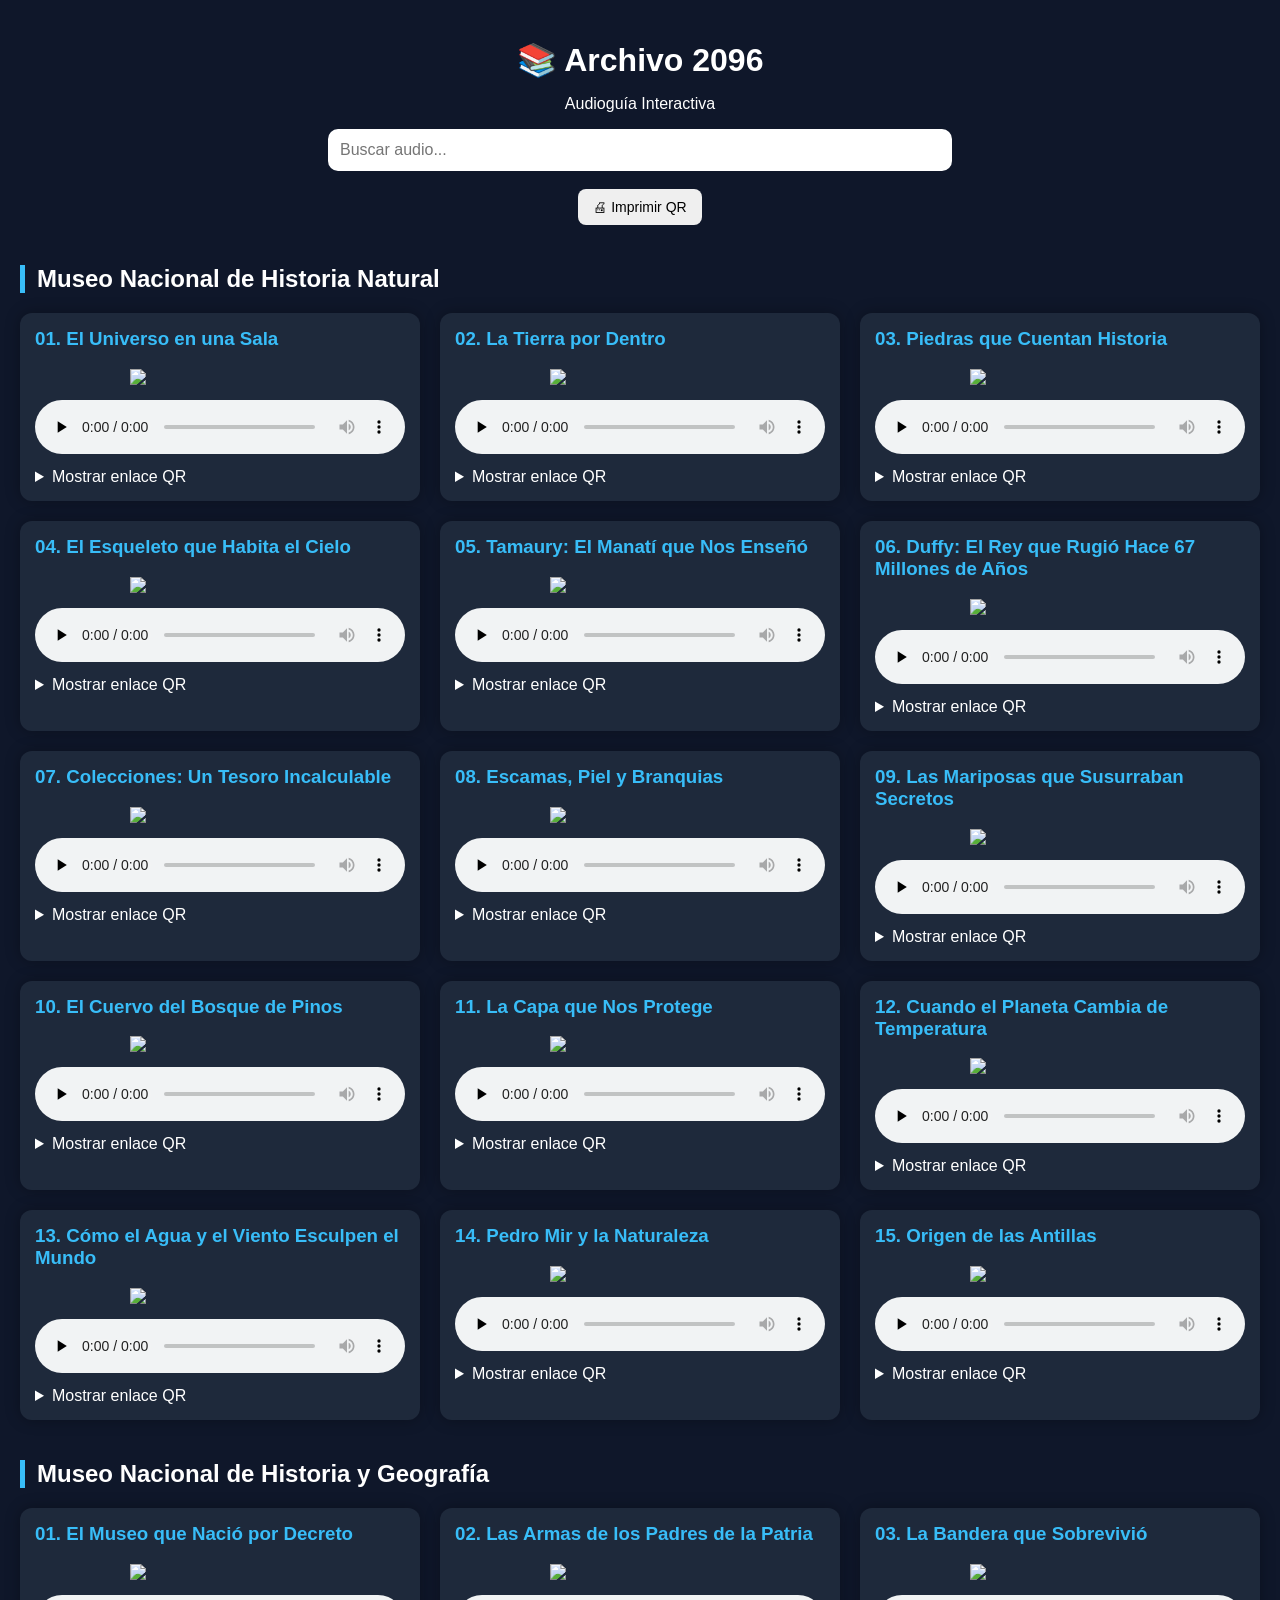
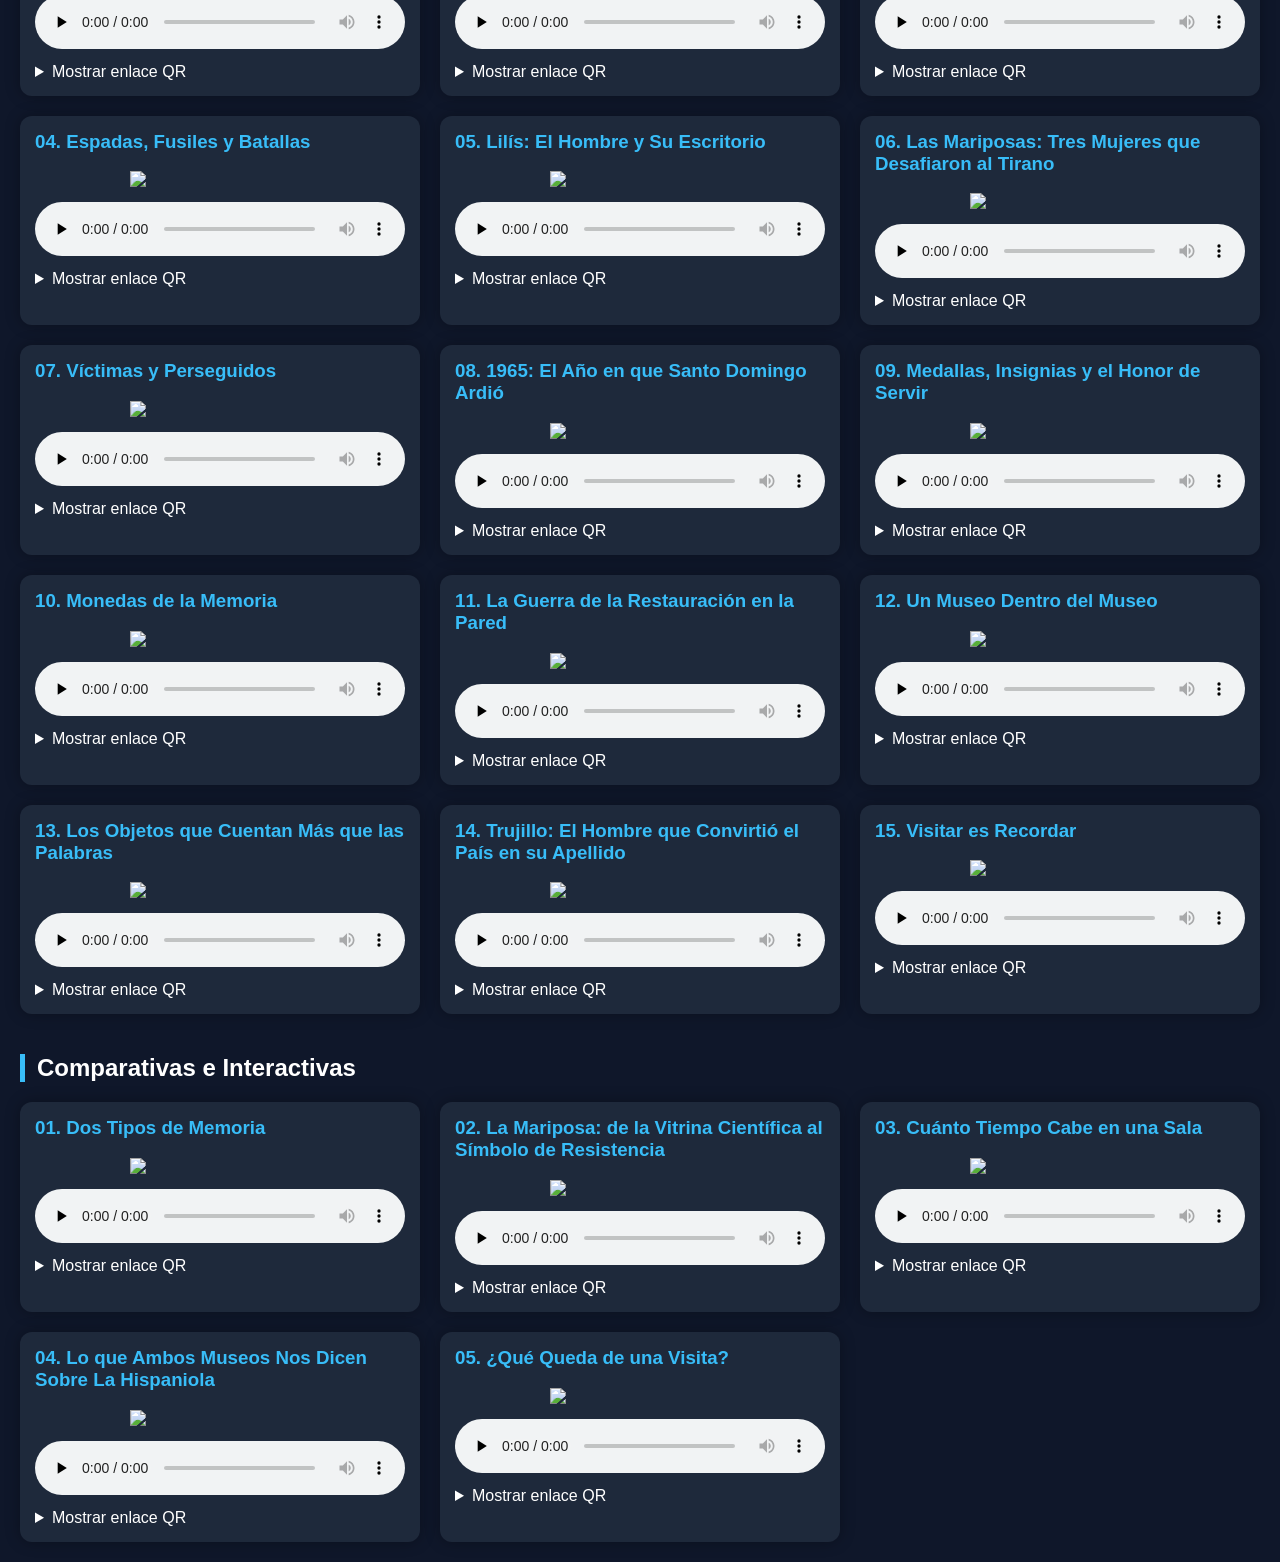
==== audio.html @ 2cb6a258 "Create audio.html" ====
<!DOCTYPE html>
<html lang="es">
<head>
<meta charset="UTF-8">
<meta name="viewport" content="width=device-width, initial-scale=1">

<title>Archivo 2096 - Audioguía</title>

<style>

body{
    font-family:Segoe UI,Arial,sans-serif;
    background:#0f172a;
    color:white;
    margin:0;
    padding:20px;
}

header{
    text-align:center;
    margin-bottom:30px;
}

h1{
    margin-bottom:5px;
}

#buscador{
    width:100%;
    max-width:600px;
    padding:12px;
    border:none;
    border-radius:10px;
    font-size:16px;
}

.seccion{
    margin-top:40px;
}

.seccion h2{
    border-left:5px solid #38bdf8;
    padding-left:12px;
}

.grid{
    display:grid;
    grid-template-columns:repeat(auto-fill,minmax(340px,1fr));
    gap:20px;
}

.card{
    background:#1e293b;
    border-radius:12px;
    padding:15px;
    box-shadow:0 0 15px rgba(0,0,0,.3);
}

.card h3{
    margin-top:0;
    color:#38bdf8;
}

audio{
    width:100%;
}

.qr{
    display:block;
    margin:15px auto;
    width:180px;
}

details{
    margin-top:10px;
}

button{
    padding:10px 15px;
    border:none;
    border-radius:8px;
    cursor:pointer;
    font-size:14px;
}

.printBtn{
    margin-top:15px;
}

</style>
</head>
<body>

<header>

<h1>📚 Archivo 2096</h1>
<p>Audioguía Interactiva</p>

<input
id="buscador"
placeholder="Buscar audio...">

<br><br>

<button onclick="window.print()">
🖨 Imprimir QR
</button>

</header>

<div id="contenido"></div>

<script>

const repoBase =
"https://raw.githubusercontent.com/NexoProyect/nexoproyect.github.io/main";

const data = [

{
nombre:"Museo Nacional de Historia Natural",
carpeta:"seccion_1",
audios:[
"El Universo en una Sala",
"La Tierra por Dentro",
"Piedras que Cuentan Historia",
"El Esqueleto que Habita el Cielo",
"Tamaury: El Manatí que Nos Enseñó",
"Duffy: El Rey que Rugió Hace 67 Millones de Años",
"Colecciones: Un Tesoro Incalculable",
"Escamas, Piel y Branquias",
"Las Mariposas que Susurraban Secretos",
"El Cuervo del Bosque de Pinos",
"La Capa que Nos Protege",
"Cuando el Planeta Cambia de Temperatura",
"Cómo el Agua y el Viento Esculpen el Mundo",
"Pedro Mir y la Naturaleza",
"Origen de las Antillas"
]
},

{
nombre:"Museo Nacional de Historia y Geografía",
carpeta:"seccion_2",
audios:[
"El Museo que Nació por Decreto",
"Las Armas de los Padres de la Patria",
"La Bandera que Sobrevivió",
"Espadas, Fusiles y Batallas",
"Lilís: El Hombre y Su Escritorio",
"Las Mariposas: Tres Mujeres que Desafiaron al Tirano",
"Víctimas y Perseguidos",
"1965: El Año en que Santo Domingo Ardió",
"Medallas, Insignias y el Honor de Servir",
"Monedas de la Memoria",
"La Guerra de la Restauración en la Pared",
"Un Museo Dentro del Museo",
"Los Objetos que Cuentan Más que las Palabras",
"Trujillo: El Hombre que Convirtió el País en su Apellido",
"Visitar es Recordar"
]
},

{
nombre:"Comparativas e Interactivas",
carpeta:"seccion_3",
audios:[
"Dos Tipos de Memoria",
"La Mariposa: de la Vitrina Científica al Símbolo de Resistencia",
"Cuánto Tiempo Cabe en una Sala",
"Lo que Ambos Museos Nos Dicen Sobre La Hispaniola",
"¿Qué Queda de una Visita?"
]
}

];

const contenedor =
document.getElementById("contenido");

data.forEach((sec,sIndex)=>{

const section =
document.createElement("div");

section.className="seccion";

section.innerHTML=`
<h2>${sec.nombre}</h2>
<div class="grid"></div>
`;

const grid =
section.querySelector(".grid");

sec.audios.forEach((titulo,index)=>{

const numero =
String(index+1).padStart(2,'0');

const folder =
index+1 < 10
? `0${index+1}`
: `0${index+1}`;

const anchor =
`audio-s${sIndex+1}-${numero}`;

const audioURL =
`${repoBase}/${sec.carpeta}/${folder}/narration.mp3`;

const qrURL =
`${location.origin}${location.pathname}#${anchor}`;

const card =
document.createElement("div");

card.className="card";
card.id=anchor;

card.innerHTML=`

<h3>${numero}. ${titulo}</h3>

<img
class="qr"
src="https://api.qrserver.com/v1/create-qr-code/?size=180x180&data=${encodeURIComponent(qrURL)}">

<audio controls preload="none">
<source src="${audioURL}" type="audio/mpeg">
</audio>

<details>
<summary>Mostrar enlace QR</summary>
<p>${qrURL}</p>
</details>

`;

grid.appendChild(card);

});

contenedor.appendChild(section);

});

document
.getElementById("buscador")
.addEventListener("input", e=>{

const texto =
e.target.value.toLowerCase();

document
.querySelectorAll(".card")
.forEach(card=>{

card.style.display =
card.textContent
.toLowerCase()
.includes(texto)
? "block"
: "none";

});

});

</script>

</body>
</html>
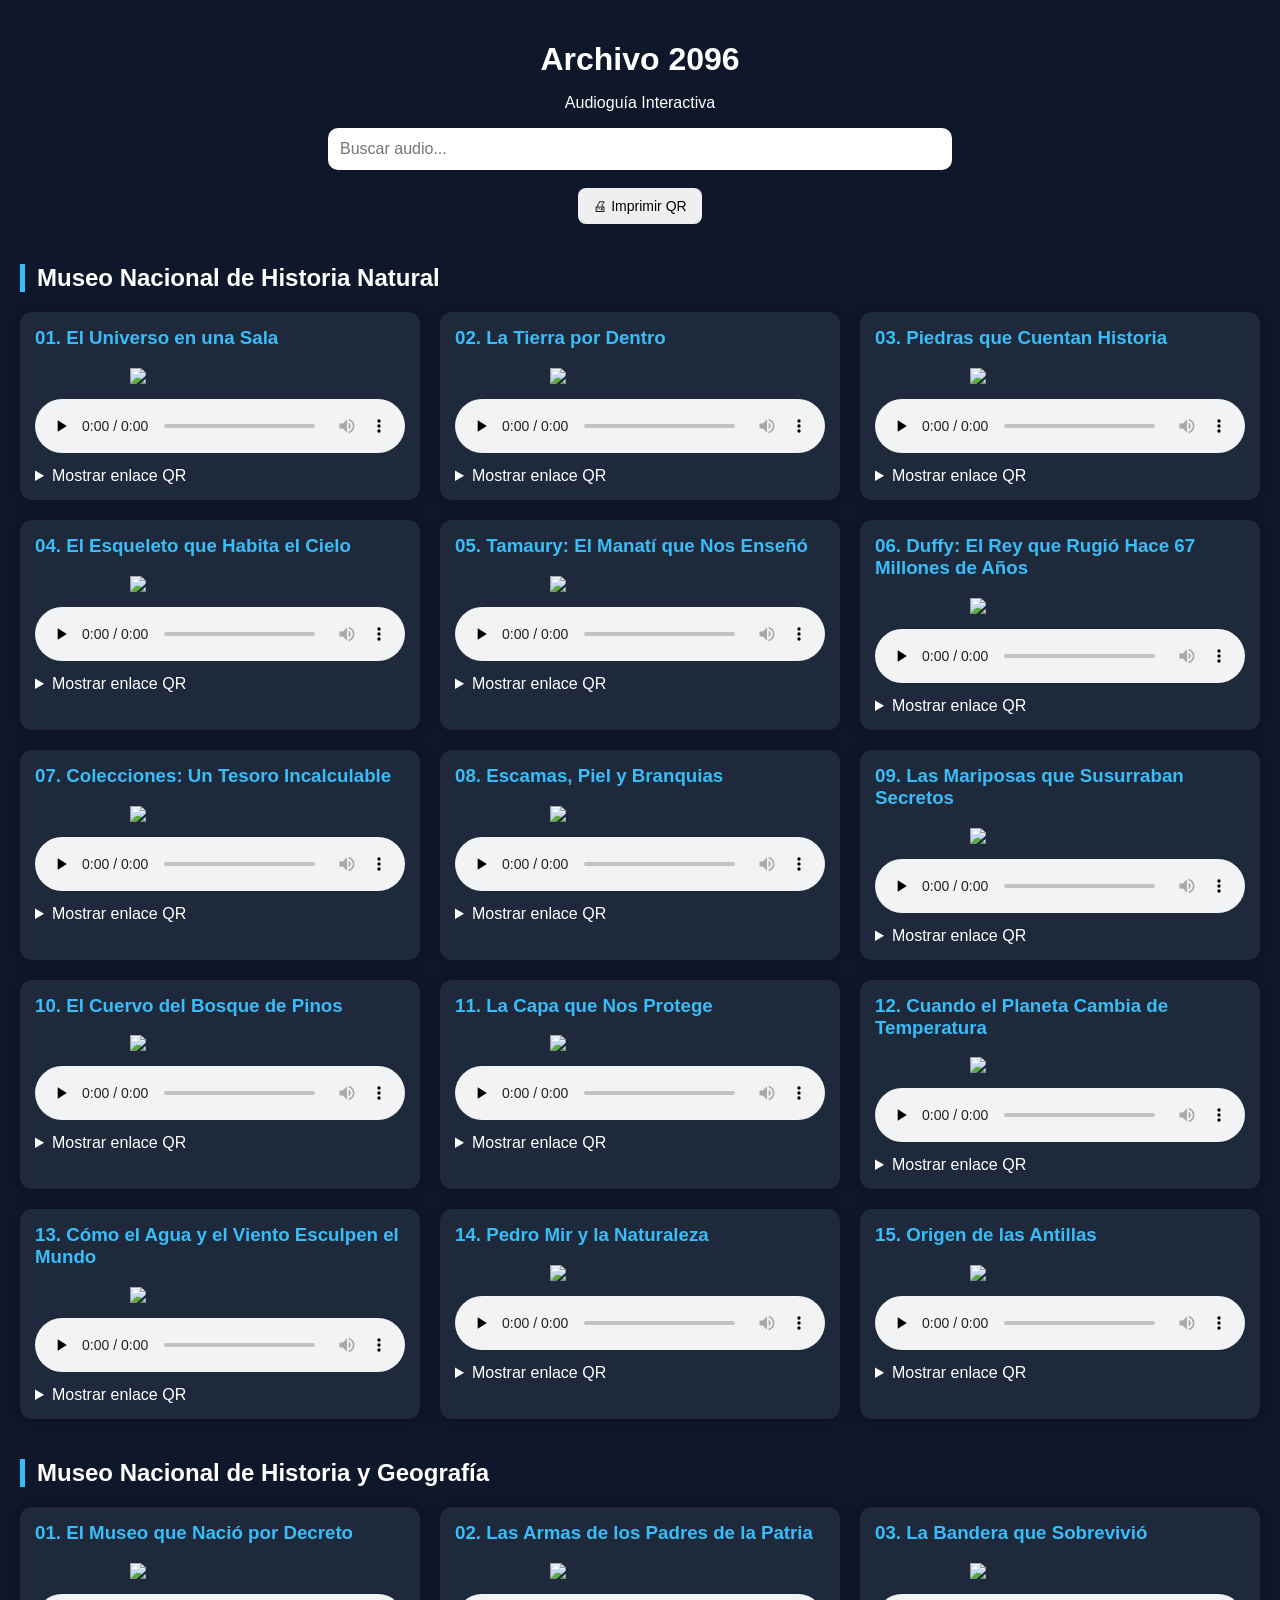
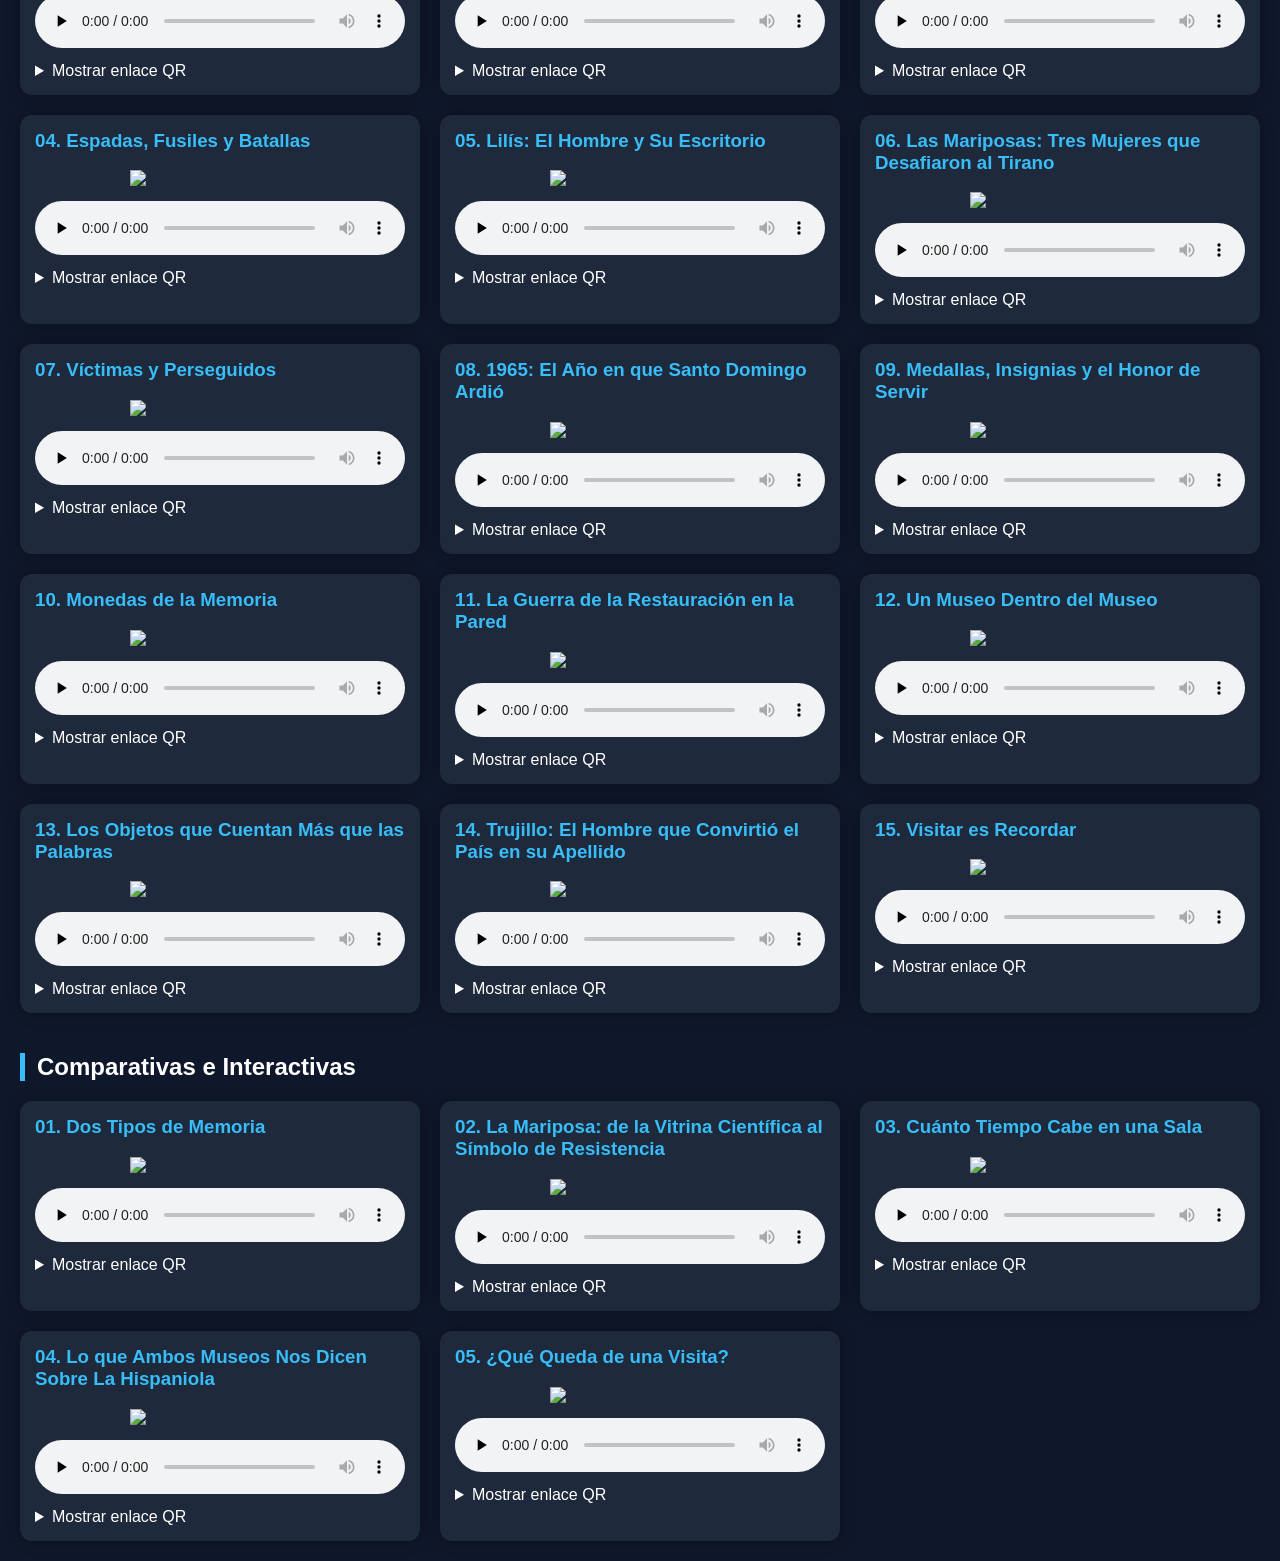
==== commit 471c3628: "Update audio.html" ====
--- a/audio.html
+++ b/audio.html
@@ -93,7 +93,7 @@
 
 <header>
 
-<h1>📚 Archivo 2096</h1>
+<h1>Archivo 2096</h1>
 <p>Audioguía Interactiva</p>
 
 <input
